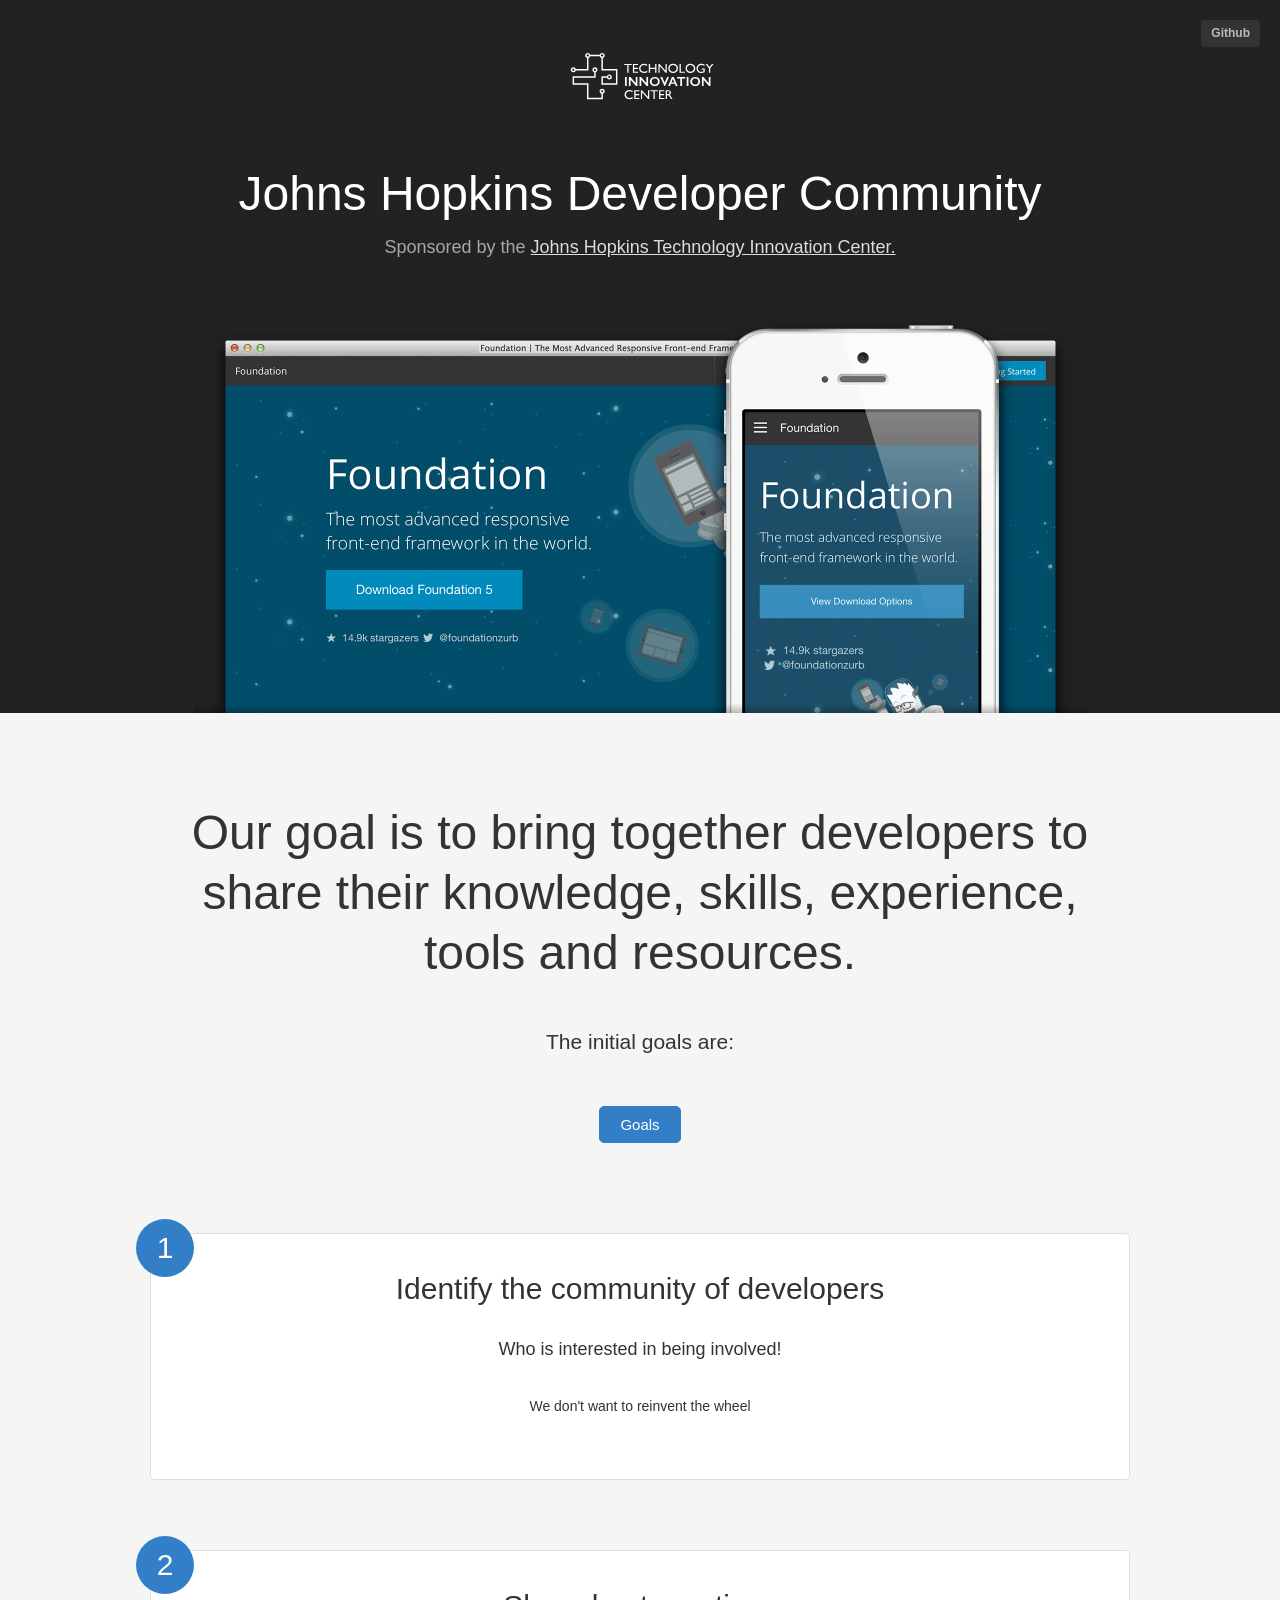
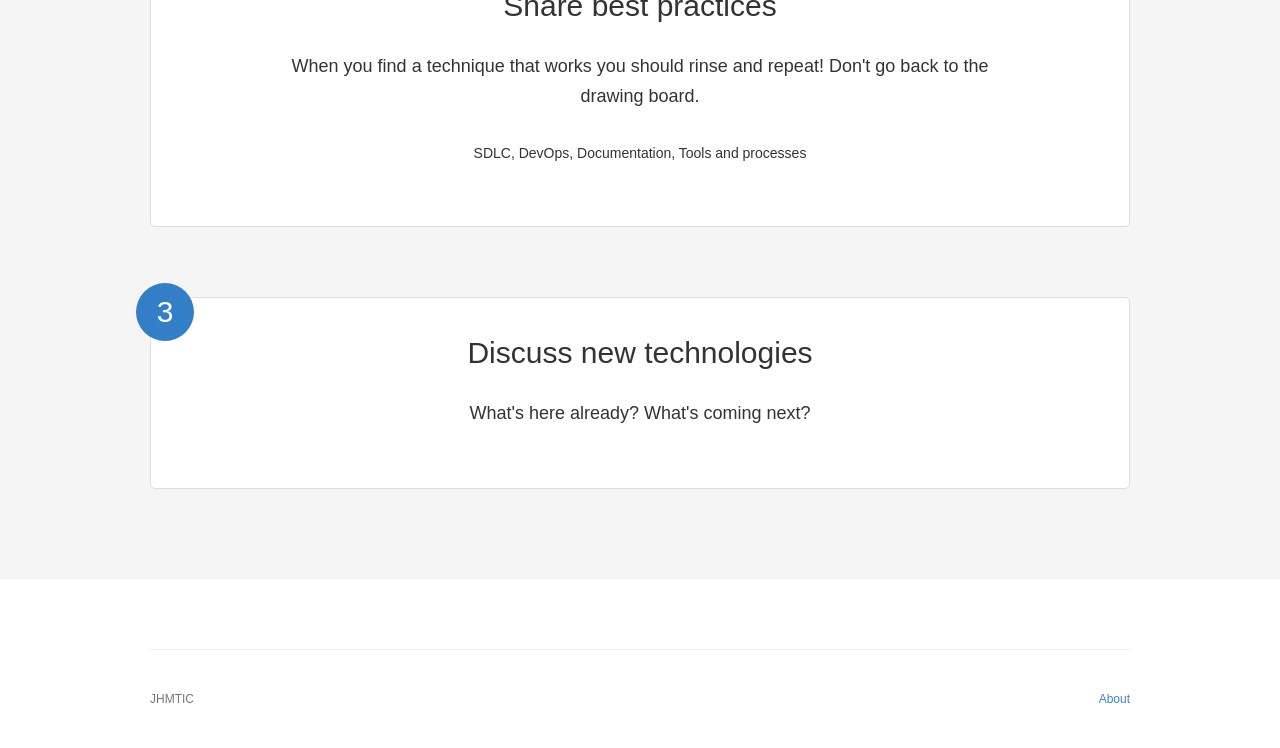
==== index.html @ b2369db4 "tweak... just using github stuff for now" ====
<!DOCTYPE html>
<html lang="en">
    <head>
        <meta http-equiv="Content-Type" content="text/html; charset=UTF-8"/>
        <title>Johns Hopkins Developer Community</title>
        <link rel="icon" type="image/x-icon" href="http://www.hopkinsmedicine.org/favicon.ico">
        <link type="text/css" href="./files/pages.css" media="all" rel="stylesheet">
        <style type="text/css"></style>
    </head>

    <body class="home">

        <section id="hero-spot" class="hero-spot">
            <a href="http://www.hopkinsmedicine.org/technology_innovation" target="_blank">
                <img src="images/TIC-logo-BLACK-horiz.svg" alt="Technology Innovation Center" class="logo"/>
            </a>

            <h1>Johns Hopkins Developer Community</h1>
            <h2>Sponsored by the <a href="http://www.hopkinsmedicine.org/technology_innovation">Johns Hopkins Technology Innovation Center.</h2>

                <a href="https://github.com/johnshopkinsdevelopercommunity" class="help-link">Github</a>

                <div id="slideshow">
                    <img src="./files/bootstrap.png" alt="Bootstrap" class="slide" width="893"/>
                    <img src="./files/jekyllrb.png" class="slide" alt="Jekyll" width="893"/>
                    <img src="./files/yeoman.png" class="slide" alt="Yeoman" width="893"/>
                    <img src="./files/foundation.png" class="slide active" alt="Foundation" width="893"/>
                    <img src="./files/semanticui.png" class="slide" alt="Semantic UI" width="893"/>
                    <img src="./files/brackets.png" class="slide" alt="Brackets" width="893"/>
                    <img src="./files/octopress.png" class="slide" alt="Octopress" width="893"/>
                    <img src="./files/ghtraining.png" class="slide" alt="GitHub Training" width="893"/>
                </div>
        </section>

        <section id="tutorial" class="tutorial">
            <h1>Our goal is to bring together developers to share their knowledge, skills, experience, tools and resources.</h1>
            <h2>The initial goals are:</h2>

            <ul class="tabs">
                <li><a href="#goals" class="selected">Goals</a></li>
            </ul>

            <!-- ### Start of tutorials -->
            <ul id="goals" class="tutorial-list wrapper active">
                <li id="create-repo-step">
                    <h4>Identify the community of developers</h4>
                    <p>Who is interested in being involved! </p>

                    <p class="details">We don't want to reinvent the wheel</p>
                </li>

                <li id="share-best-practices">
                    <h4>Share best practices</h4>
                    <p>When you find a technique that works you should rinse and repeat! Don't go back to the drawing board. </p>
                    <p class="details">SDLC, DevOps, Documentation, Tools and processes</p>
                </li>

                <li id="technologies">
                    <h4>Discuss new technologies</h4>
                    <p>What's here already? What's coming next?</p>
                </li>

            </ul>


        </section>

        <script async="" src="https://www.google-analytics.com/analytics.js"></script><script src="./files/jquery.js"></script>
        <script>
         window.slides = {
             "bower":"Bower",
             "jekyllrb":"Jekyll",
             "yeoman":"Yeoman",
             "foundation":"Foundation",
             "semanticui":"Semantic UI",
             "brackets":"Brackets",
             "octopress":"Octopress",
             "ghtraining":"GitHub Training"
         };
        </script>
        <script src="./files/application.js"></script>

        <footer class="page-footer">
            <ul class="site-footer-links right">
                <li><a href="http://www.hopkinsmedicine.org/technology_innovation">About</a></li>
            </ul>

            <ul class="site-footer-links">
                <li><span>JHMTIC</span></li>
            </ul>
        </footer>

    </body>
</html>
---- files/pages.css ----
/* ### Reset ### */

html, body, div, span, object,
h1, h2, h3, h4, h5, h6, p, blockquote, pre,
a, abbr, acronym, address, big, cite, code,
del, dfn, em, img, ins, kbd, q, s, samp,
small, strike, strong, sub, sup, tt, var,
dl, dt, dd, ol, ul, li,
fieldset, form, label, legend,
table, caption, tbody, tfoot, thead, tr, th, td,
article, aside, canvas, details, figcaption, figure,
footer, header, hgroup, menu, nav, section, summary,
time, mark, audio, video {
  margin: 0;
  padding: 0;
  border: 0;
  outline: 0;
  font-size: 100%;
  font: inherit;
  vertical-align: baseline;
}
/* HTML5 display-role reset for older browsers */
article, aside, details, figcaption, figure,
footer, header, hgroup, menu, nav, section {
  display: block;
}
body {
  line-height: 1;
}
ol, ul {
  list-style: none;
}
blockquote, q {
  quotes: none;
}
blockquote:before, blockquote:after,
q:before, q:after {
  content: '';
  content: none;
}

ins {
  text-decoration: none;
}
del {
  text-decoration: line-through;
}

table {
  border-collapse: collapse;
  border-spacing: 0;
}

ol li {
  list-style-type: decimal;
}

/* ### Common ### */

body {
  box-sizing: border-box;
  font-family: 'Helvetica Neue', Helvetica, Arial, sans-serif;
  color: #333;
  line-height: 1.4;
  font-size: 14px;
}

/*

.octicon is optimized for 16px.
.mega-octicon is optimized for 32px but can be used larger.

*/
.octicon {
  font: normal normal 16px octicons;
  line-height: 1;
  display: inline-block;
  text-decoration: none;
  -webkit-font-smoothing: antialiased;
}

.mega-octicon {
  font: normal normal 48px octicons;
  display: inline-block;
  text-decoration: none;
  -webkit-font-smoothing: antialiased;
  color: #4183c4;
  line-height: 100px;
}

.wrapper {
  position:relative;
  width: 980px;
  margin: 0 auto;
}

strong {
  font-weight: bold;
}

a {
  color: #4183C4;
  text-decoration: none;
}

a:hover {
  color: #156cc2;
}

p code {
  background-color: #f9f9f9;
  border: 1px solid #ddd;
  border-radius: 4px;
  padding: 2px 5px;
  font-family: Consolas, "Liberation Mono", Courier, monospace;
}

h2 {
  text-align: center;
  font-weight: 200;
  line-height: 38px;
  margin: 40px auto 0;
  font-size: 21px;
  max-width: 740px;
}

.page h1.title { margin-top: 25px; }

h4 {
  font-size: 30px;
  font-weight: 300;
  line-height: 1em;
  -webkit-backface-visibility: hidden;
}

p {
  margin: 15px 0 30px;
  font-weight: 300;
  line-height: 1.7em;
}

em {
  font-style: italic;
}

textarea {
  border: none;
  background-color: transparent;
  width: 400px;
  outline: none;
}

.logo {
  display: block;
  width: 169px;
  margin: 0 auto;
}

#hero-spot {
  padding: 40px 0 0;
  position: relative;
  overflow: hidden;
  background: #222;
}

.help-link {
  position: absolute;
  top: 20px;
  right: 20px;
  background-color: #333;
  color: #bbb;
  padding: 5px 10px;
  border-radius: 4px;
  font-size: 12px;
  font-weight: bold;
  -webkit-backface-visibility: hidden;
  -webkit-transition: color 0.2s ease-in-out 0s;
  -moz-transition: color 0.2s ease-in-out 0s;
  -o-transition: color 0.2s ease-in-out 0s;
  transition: color 0.2s ease-in-out 0s;
}

.help-link:hover {
  color: #fff;
}

h1 {
  margin: 90px auto 0 auto;
  font-size: 48px;
  font-weight: 200;
  line-height: 60px;
  text-align: center;
  max-width: 910px;
  color: #333;
}

#hero-spot h1 {
  color: #fff;
  -webkit-backface-visibility: hidden;
  max-width: 830px;
  margin-top: 50px;
}

.page #hero-spot img { margin-bottom: 25px; }

#hero-spot h2 {
  color: #a7a7a7;
  -webkit-backface-visibility: hidden;
  line-height: 1.5em;
  max-width: none;
  margin: 10px auto 60px;
  font-size: 18px;
}

.hero-spot h2 > a {
  color: #dcdcdc;
  text-decoration: underline;
}
.hero-spot h2 > a:hover {
  text-decoration: none;
}

#slideshow {
  margin: 30px auto 0;
  position: relative;
}

.slide {
  margin: 0 auto;
  max-width: 100%;
  position: absolute;
  left: 0; right: 0; bottom: 0;
  opacity: 0;
  z-index: 100;
  -webkit-transition: opacity 0.6s ease-in-out 0s;
  -moz-transition: opacity 0.6s ease-in-out 0s;
  -o-transition: opacity 0.6s ease-in-out 0s;
  transition: opacity 0.6s ease-in-out 0s;
}

.slide:first-child {
  position: relative;
  display: block;
}

.slide.active {
  opacity: 1;
  z-index: 90;
}

.shadow-overlay {
  position: absolute;
  bottom: 0;
  width: 100%;
  height: 9px;
  background: url(../images/section-shadow.png) repeat-x;
}

#tutorial {
  text-align: center;
  background-color: #f5f5f5;
  padding-bottom: 20px;
  overflow: hidden;
}

.tabs {
  display: inline-block;
  margin: 45px auto 0;
  font-size: 0;
}

.question .tabs {
  margin: 30px auto 0;
}

.tabs li {
  display: inline-block;
  margin: 0;
  font-size: 15px;
}

.tabs li:first-child a {
  border-top-left-radius: 5px;
  border-bottom-left-radius: 5px;
}

.tabs li:last-child a {
  border-top-right-radius: 5px;
  border-bottom-right-radius: 5px;
}

.tabs li:nth-child(even) a {
  margin: 0 -1px;
}

.tabs a {
  color: #323232;
  background-color: #fff;
  padding: 10px 20px;
  display: inline-block;
  border: 1px solid #dddddd;
  position: relative;
  line-height: 1em;
  -webkit-transition: all 0.2s ease-in-out 0s;
  -moz-transition: all 0.2s ease-in-out 0s;
  -o-transition: all 0.2s ease-in-out 0s;
  transition: all 0.2s ease-in-out 0s;
}

.question .tabs a {
  background-color: #fcfcfc;
}

.tabs a:hover {
  color: #327fc7;
  border-color: #327fc7;
  z-index: 10;
}

.tabs a.selected {
  z-index: 20;
  color: #fff;
  background-color: #327fc7;
  border-color: #327fc7;
  outline: none;
}

/* Tutorials */

.tutorial-list {
  margin-top: 90px;
  counter-reset: tutorialstep;
  display: none;
}

.tutorial-list.active {
  display: block;
}

.tutorial-list > li {
  position: relative;
  background-color: #fff;
  margin: 0 0 70px 0px;
  padding: 40px 0 60px;
  font-size: 18px;
  border: 1px solid #ddd;
  border-radius: 5px;
  text-align: center;
  z-index: 1;

  -webkit-transition: all 0.6s ease-in-out 0s;
  -moz-transition: all 0.6s ease-in-out 0s;
  -o-transition: all 0.6s ease-in-out 0s;
  transition: all 0.6s ease-in-out 0s;
}

.tutorial-list .image-right {
  padding-right: 440px;
}

.tutorial-list .image-right p {
  margin-left: 30px;
  margin-right: 30px;
}

#create-repo-step {
  background: #fff url(/images/user-repo@2x.png) right 0 no-repeat;
  background-size: 446px 344px;
}

#setup-in-desktop {
  background: #fff url(/images/setup-in-desktop@2x.png) no-repeat right 0;
  background-size: 443px 303px;
}

.tutorial-list .animate-in {
  -webkit-transform: translateY(40px);
  -moz-transform: translateY(40px);
  -o-transform: translateY(40px);
  -ms-transform: translateY(40px);
  transform: translateY(40px);
  opacity: 0;
}

.tutorial-list p {
  margin: 30px 120px 30px;
}

.tutorial-list p:last-child {
  margin-bottom: 0;
}

.article-left p {
  margin-left: 0;
  margin-right: 0;
}

.tutorial-list .right-image p, .tutorial-list .right-image h4 {
  margin-left: 30px;
}

.tutorial-list li .full-size {
  margin-bottom: -66px;
  max-width: 90%;
}

.tutorial-list .hidden {
  display: none;
}

.tutorial-list .question {
  text-align: center;
}

.windows-download {
  color: #fff;
  display: inline-block;
  font-size: 18px;
  margin: 0 0 50px;
  background-color: #71bc22;
	padding: 10px 14px;
  line-height: 27px;
  font-family: "Segoe UI", "Segoe WP", "Helvetica Neue", "Lucida Grande", sans-serif;
  font-weight: 300;
  -webkit-backface-visibility: hidden;
}

.windows-download:hover {
  color: #fff;
  background-color: #62b30e;
}

.windows-download .icon {
  background: url('../images/download@2x.png') no-repeat center;
  background-size: 21px 21px;
  height: 21px;
  width: 21px;
  margin: 0 9px -4px 0;
  display: inline-block;
}

.mac-download {
  display:inline-block;
  text-decoration:none;
  text-shadow:0 -1px 0 rgba(0,0,0,0.3);
  background-color:#3582df;
  background-image: -moz-linear-gradient(#45b3f3 0%, #3582df 100%);
  background-image: -webkit-linear-gradient(#45b3f3 0%, #3582df 100%);
  -ms-filter:"progid:DXImageTransform.Microsoft.gradient(startColorstr='#45b3f3', endColorstr='#3582df')";
  border-radius:4px;
  box-shadow:0 1px 2px rgba(0,0,0,0.3);
  margin: 0 0 50px;
  padding: 12px 20px 14px 15px;
  font-size: 17px;
  -webkit-backface-visibility: hidden;
  font-weight: normal;
  color: #fff;
}

.mac-download::before {
	content: "";
	width: 23px;
	height: 24px;
	display: inline-block;
	background-image: url(../images/download-arrow@2x.png);
	background-size: 23px 24px;
	margin-right: 11px;
	margin-bottom: -7px;
}

.mac-download:hover:before {
  opacity: 0.8;
}

.mac-download:hover {
	color: #fff;
	background-image: -moz-linear-gradient(#56bdf9 0%, #358af0 100%);
	background-image: -webkit-linear-gradient(#56bdf9 0%, #358af0 100%);
	border-radius:4px;
}

.tutorial-list > li:last-child:before {
  content: "";
  position: absolute;
  left: -55px;
  top: 0;
  height: 105%;
  width: 10px;
  background-color: #f5f5f5;
}

.tutorial-list .right {
  margin: -45px 0 0 30px;
  border-top-right-radius: 5px;
  border-bottom-right-radius: 5px;
}

.details {
  font-size: 14px;
  font-weight: 400;
}

.tutorial-list .question:after {
  content: "?";
}

.tutorial-list > li:not(.question):after {
  counter-increment: tutorialstep;
  content: counter(tutorialstep);
}

.tutorial-list > li:after {
  width: 58px;
  height: 58px;
  line-height: 58px;
  background-color: #327fc7;
  border-radius: 200px;
  font-size: 30px;
  font-weight: 300;
  color: #fff;
  position: absolute;
  left: -15px;
  top: -15px;
  text-align: center;
  -webkit-backface-visibility: hidden;
  z-index: 100;
}

.hero-octicon {
  width: 100px;
  height: 100px;
  border-radius: 50px;
  text-align: center;
  border: solid 1px #e5e5e5;
  margin: 0 auto 15px;
  display: block;
  -webkit-transition: all 0.2s ease-in-out 0s;
  -moz-transition: all 0.2s ease-in-out 0s;
  -o-transition: all 0.2s ease-in-out 0s;
  transition: all 0.2s ease-in-out 0s;
}

.hero-octicon:hover {
  -webkit-transform: scale(1.1);
  -moz-transform: scale(1.1);
  -o-transform: scale(1.1);
  -ms-transform: scale(1.1);
  transform: scale(1.1);
}

.next-steps .hero-octicon {
  margin-bottom: 35px;
}

.terminal {
  width: 700px;
  margin: 30px auto 0;
}

.header {
  height: 25px;
  display: block;
  background: -moz-linear-gradient(top,  #f7f7f7 0%, #cfcfcf 5%, #aaaaaa 100%);
  background: -webkit-gradient(linear, left top, left bottom, color-stop(0%,#f7f7f7), color-stop(5%,#cfcfcf), color-stop(100%,#aaaaaa));
  background: -webkit-linear-gradient(top,  #f7f7f7 0%,#cfcfcf 5%,#aaaaaa 100%);
  background: -o-linear-gradient(top,  #f7f7f7 0%,#cfcfcf 5%,#aaaaaa 100%);
  background: -ms-linear-gradient(top,  #f7f7f7 0%,#cfcfcf 5%,#aaaaaa 100%);
  background: linear-gradient(top,  #f7f7f7 0%,#cfcfcf 5%,#aaaaaa 100%);
  filter: progid:DXImageTransform.Microsoft.gradient( startColorstr='#f7f7f7', endColorstr='#aaaaaa',GradientType=0 );
  border: 1px solid #9c9c9c;
  border-bottom-color: #111;
  border-top-left-radius: 7px;
  border-top-right-radius: 7px;
  text-align: center;
  font-size: 13px;
  line-height: 25px;
  text-shadow: 0 1px 0 rgba(255,255,255,0.6);
  color: #444;
}

.shell {
  font-family: Consolas, "Liberation Mono", Courier, monospace;
  font-size: 17px;
  line-height: 28px;
  color: #eeeb82;
  background-color: #3d3d3d;
  overflow: hidden;
  padding: 20px;
  margin: 0;
  border-bottom-left-radius: 7px;
  border-bottom-right-radius: 7px;
  text-align: left;
  display: block;
}

.tutorial-list .shell p {
  margin: 0;
  font-weight: bold;
  -webkit-backface-visibility: hidden;
}

.path {
  color: #71cfee;
  -webkit-touch-callout: none;
  -webkit-user-select: none;
  -moz-user-select: none;
  -ms-user-select: none;
  user-select: none;
  padding-right: 0.6em;
}

.prompt {
  color: #d74d52;
  -webkit-touch-callout: none;
  -webkit-user-select: none;
  -moz-user-select: none;
  -ms-user-select: none;
  user-select: none;
  padding-right: 0.6em;
}

/* end Tutorials */

/* Next steps */

.next-steps {
  margin-top: 80px;
}

.next-steps p {
  font-weight: 400;
}

.next-steps li {
  display: table-cell;
  text-align: center;
  padding: 0 20px 0;

  -webkit-transition: opacity 0.8s ease-in-out 0s;
  -moz-transition: opacity 0.8s ease-in-out 0s;
  -ms-transition: opacity 0.8s ease-in-out 0s;
  -o-transition: opacity 0.8s ease-in-out 0s;
  transition: opacity 0.8s ease-in-out 0s;
}

.next-steps .animate-in {
  opacity: 0;
}

.next-steps li:first-child, .next-steps li:last-child {
  padding-left: 0;
  padding-right: 0;
}

.next-steps .custom-urls {
  -webkit-transition-delay: 0.15s;
  -moz-transition-delay: 0.15s;
  -ms-transition-delay: 0.15s;
  -o-transition-delay: 0.15s;
  transition-delay: 0.15s;
}

.custom-urls .mega-octicon {
  -webkit-transform:rotate(-45deg);
  -moz-transform:rotate(-45deg);
  -o-transform:rotate(-45deg);
  -ms-transform:rotate(-45deg);
  transform:rotate(-45deg);
}

.next-steps .guides {
  -webkit-transition-delay: 0.3s;
  -moz-transition-delay: 0.3s;
  -o-transition-delay: 0.3s;
  transition-delay: 0.3s;
}

/* end next steps */

footer {
  position: relative;
  font-size: 12px;
  line-height: 1.5;
  color: #777;
  clear: both;
  width: 980px;
  padding: 40px 0;
  margin: 70px auto 0 auto;
  border-top: 1px solid #eee;
}

.site-footer-links li {
  display: inline-block;
  margin-left: 10px;
}

.site-footer-links li:first-child {
  margin-left: 0;
}

footer .octicon-mark-github {
  position: absolute;
  top: 38px;
  left: 50%;
  color: #ccc;
  height: 24px;
  width: 24px;
  margin-left: -12px;
  font-size: 24px;
  line-height: 1;
}

footer .right {
  float: right;
  margin: 0;
}

.left {
  float: left;
}

.article-left {
  width: 500px;
  margin-left: 20px;
}

/* @group Octicons -------------------- */

@font-face {
  font-family: 'octicons';
  src: url('octicons.eot');
  src: url('octicons.eot#iefix') format('embedded-opentype'),
       url('octicons.woff') format('woff'),
       url('octicons.ttf') format('truetype'),
       url('octicons.svg#octicons') format('svg');
  font-weight: normal;
  font-style: normal;
}

.octicon-book:before { content: '\f007'} /*  */
.octicon-check:before { content: '\f03a'} /*  */

.octicon-link:before { content: '\f05c'} /*  */
.octicon-mark-github:before { content: '\f00a'} /*  */
.octicon-pencil:before { content: '\f058'} /*  */

/* @end Octicons */

.page .content { padding-left: 10%; padding-right: 10%; }
.versions { font-size: 1.1em; }
.versions table {
  margin-left: auto;
  margin-right: auto;
  margin-top: 25px;
  font-size: 1.1em;
}
.versions table tr th { font-weight: bold; text-align: left; }
.versions table tr td { padding: 5px 20px 5px 0;  }
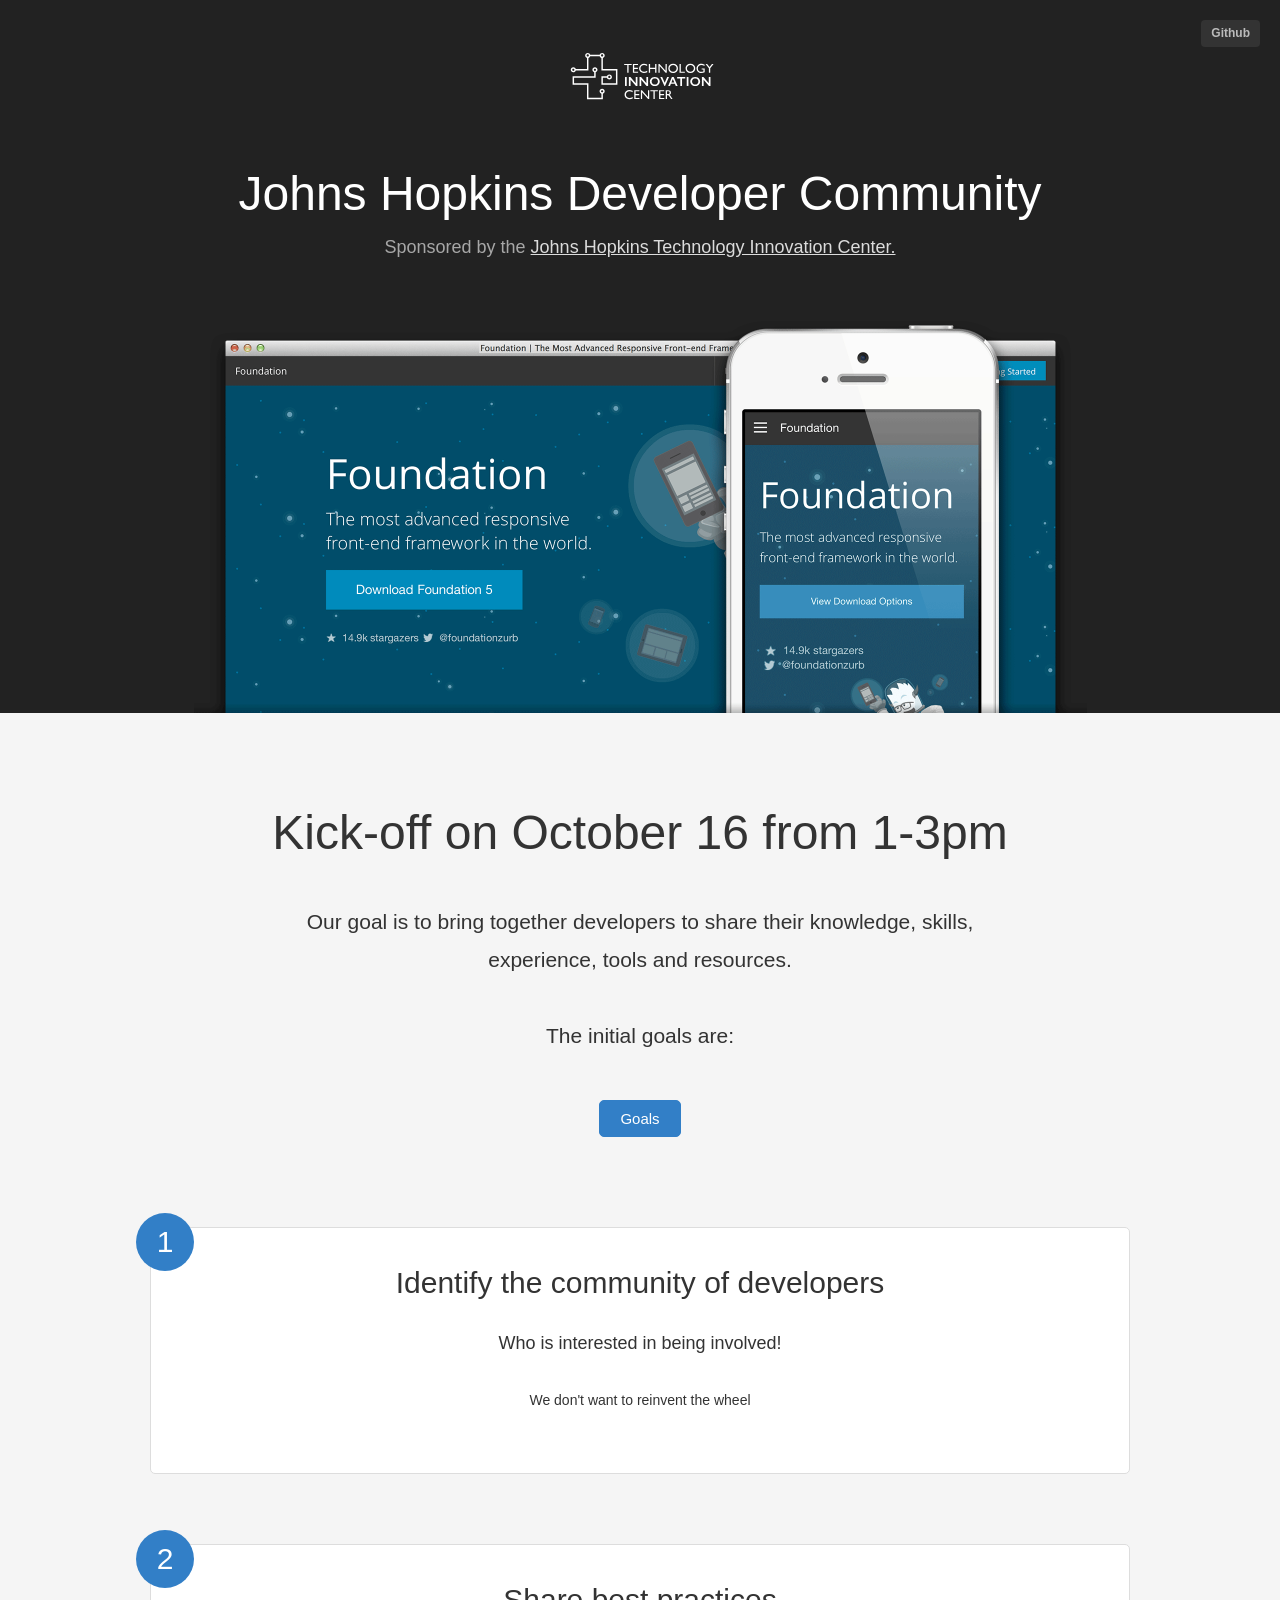
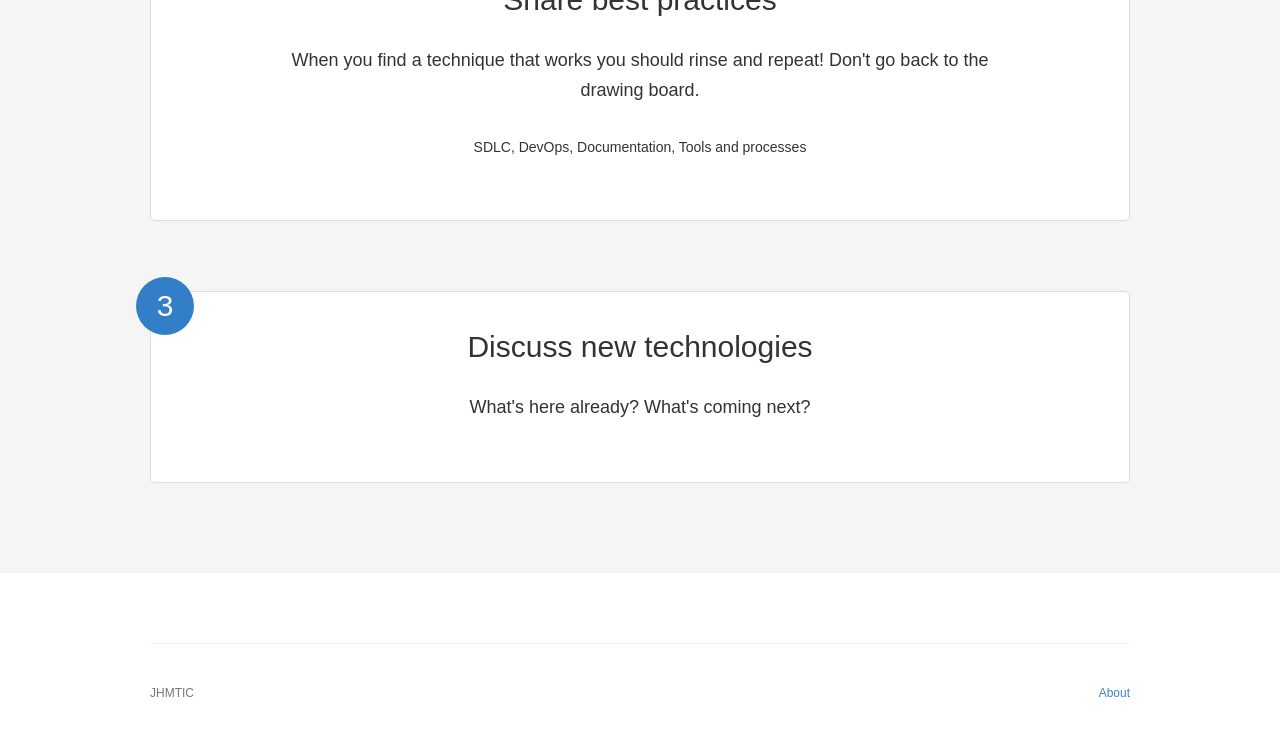
==== commit 047de1e5: "event" ====
--- a/index.html
+++ b/index.html
@@ -16,9 +16,9 @@
             </a>
 
             <h1>Johns Hopkins Developer Community</h1>
-            <h2>Sponsored by the <a href="http://www.hopkinsmedicine.org/technology_innovation">Johns Hopkins Technology Innovation Center.</h2>
+            <h2>Sponsored by the <a href="http://www.hopkinsmedicine.org/technology_innovation" target="_blank">Johns Hopkins Technology Innovation Center.</h2>
 
-                <a href="https://github.com/johnshopkinsdevelopercommunity" class="help-link">Github</a>
+                <a href="https://github.com/johnshopkinsdevelopercommunity" target="_blank" class="help-link">Github</a>
 
                 <div id="slideshow">
                     <img src="./files/bootstrap.png" alt="Bootstrap" class="slide" width="893"/>
@@ -28,13 +28,12 @@
                     <img src="./files/semanticui.png" class="slide" alt="Semantic UI" width="893"/>
                     <img src="./files/brackets.png" class="slide" alt="Brackets" width="893"/>
                     <img src="./files/octopress.png" class="slide" alt="Octopress" width="893"/>
-                    <img src="./files/ghtraining.png" class="slide" alt="GitHub Training" width="893"/>
                 </div>
         </section>
 
         <section id="tutorial" class="tutorial">
-            <h1>Our goal is to bring together developers to share their knowledge, skills, experience, tools and resources.</h1>
-            <h2>The initial goals are:</h2>
+            <h1>Kick-off on October 16 from 1-3pm</h1>
+            <h2>Our goal is to bring together developers to share their knowledge, skills, experience, tools and resources. <br/><br/>The initial goals are:</h2>
 
             <ul class="tabs">
                 <li><a href="#goals" class="selected">Goals</a></li>
@@ -65,7 +64,7 @@
 
         </section>
 
-        <script async="" src="https://www.google-analytics.com/analytics.js"></script><script src="./files/jquery.js"></script>
+        <script src="./files/jquery.js"></script>
         <script>
          window.slides = {
              "bower":"Bower",
@@ -82,7 +81,7 @@
 
         <footer class="page-footer">
             <ul class="site-footer-links right">
-                <li><a href="http://www.hopkinsmedicine.org/technology_innovation">About</a></li>
+                <li><a href="http://www.hopkinsmedicine.org/technology_innovation" target="_blank">About</a></li>
             </ul>
 
             <ul class="site-footer-links">
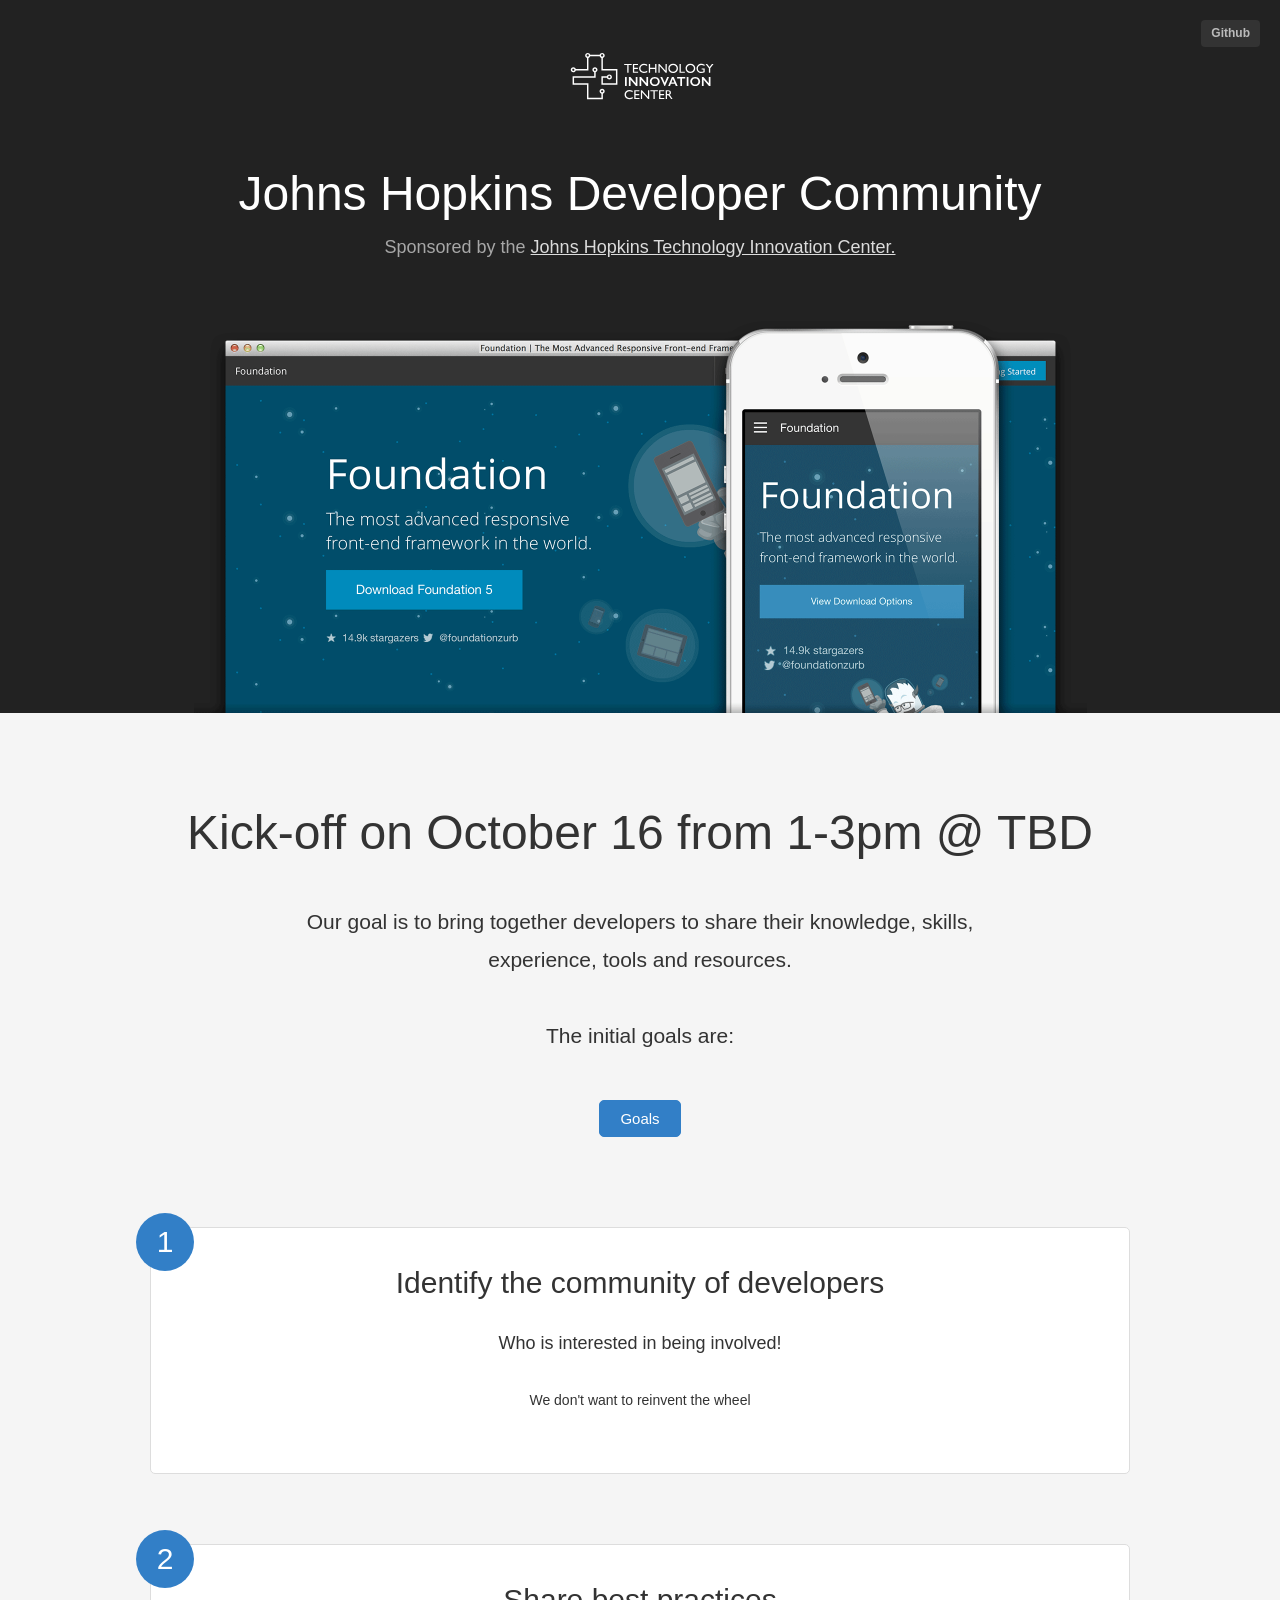
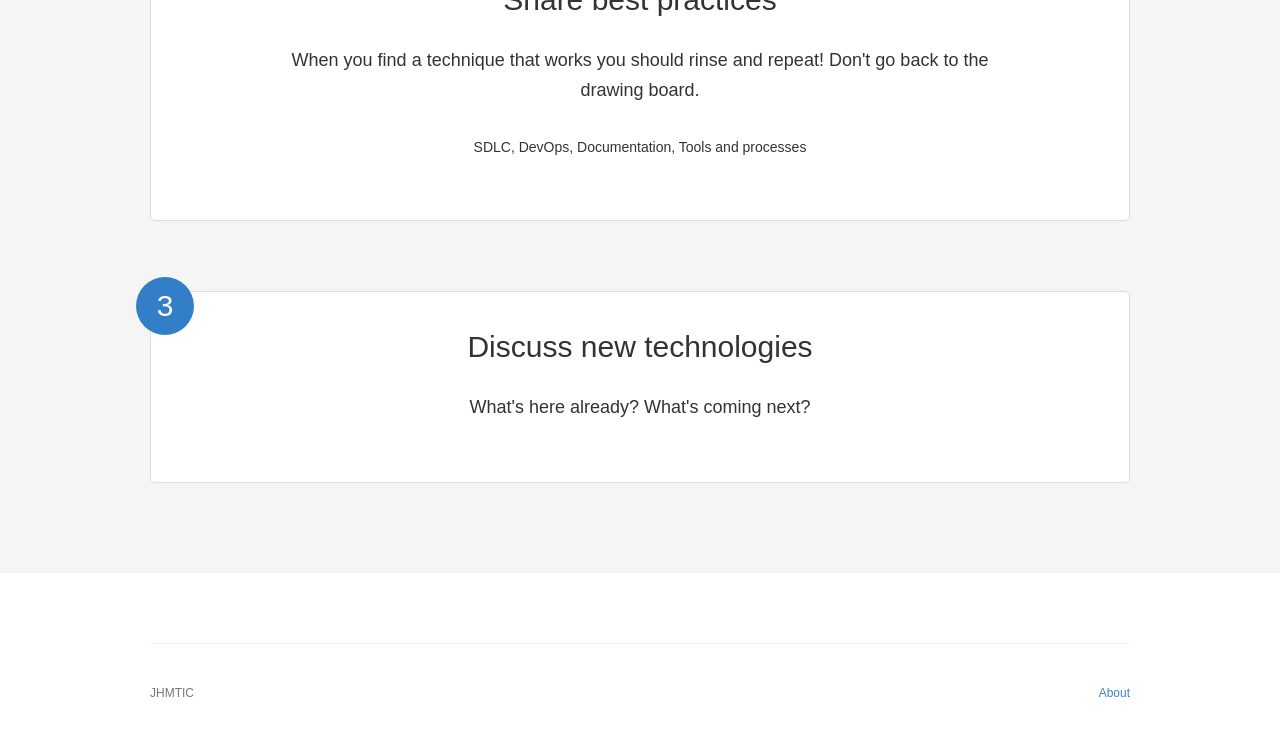
==== commit f1023464: "event" ====
--- a/index.html
+++ b/index.html
@@ -32,7 +32,7 @@
         </section>
 
         <section id="tutorial" class="tutorial">
-            <h1>Kick-off on October 16 from 1-3pm</h1>
+            <h1>Kick-off on October 16 from 1-3pm @ TBD</h1>
             <h2>Our goal is to bring together developers to share their knowledge, skills, experience, tools and resources. <br/><br/>The initial goals are:</h2>
 
             <ul class="tabs">
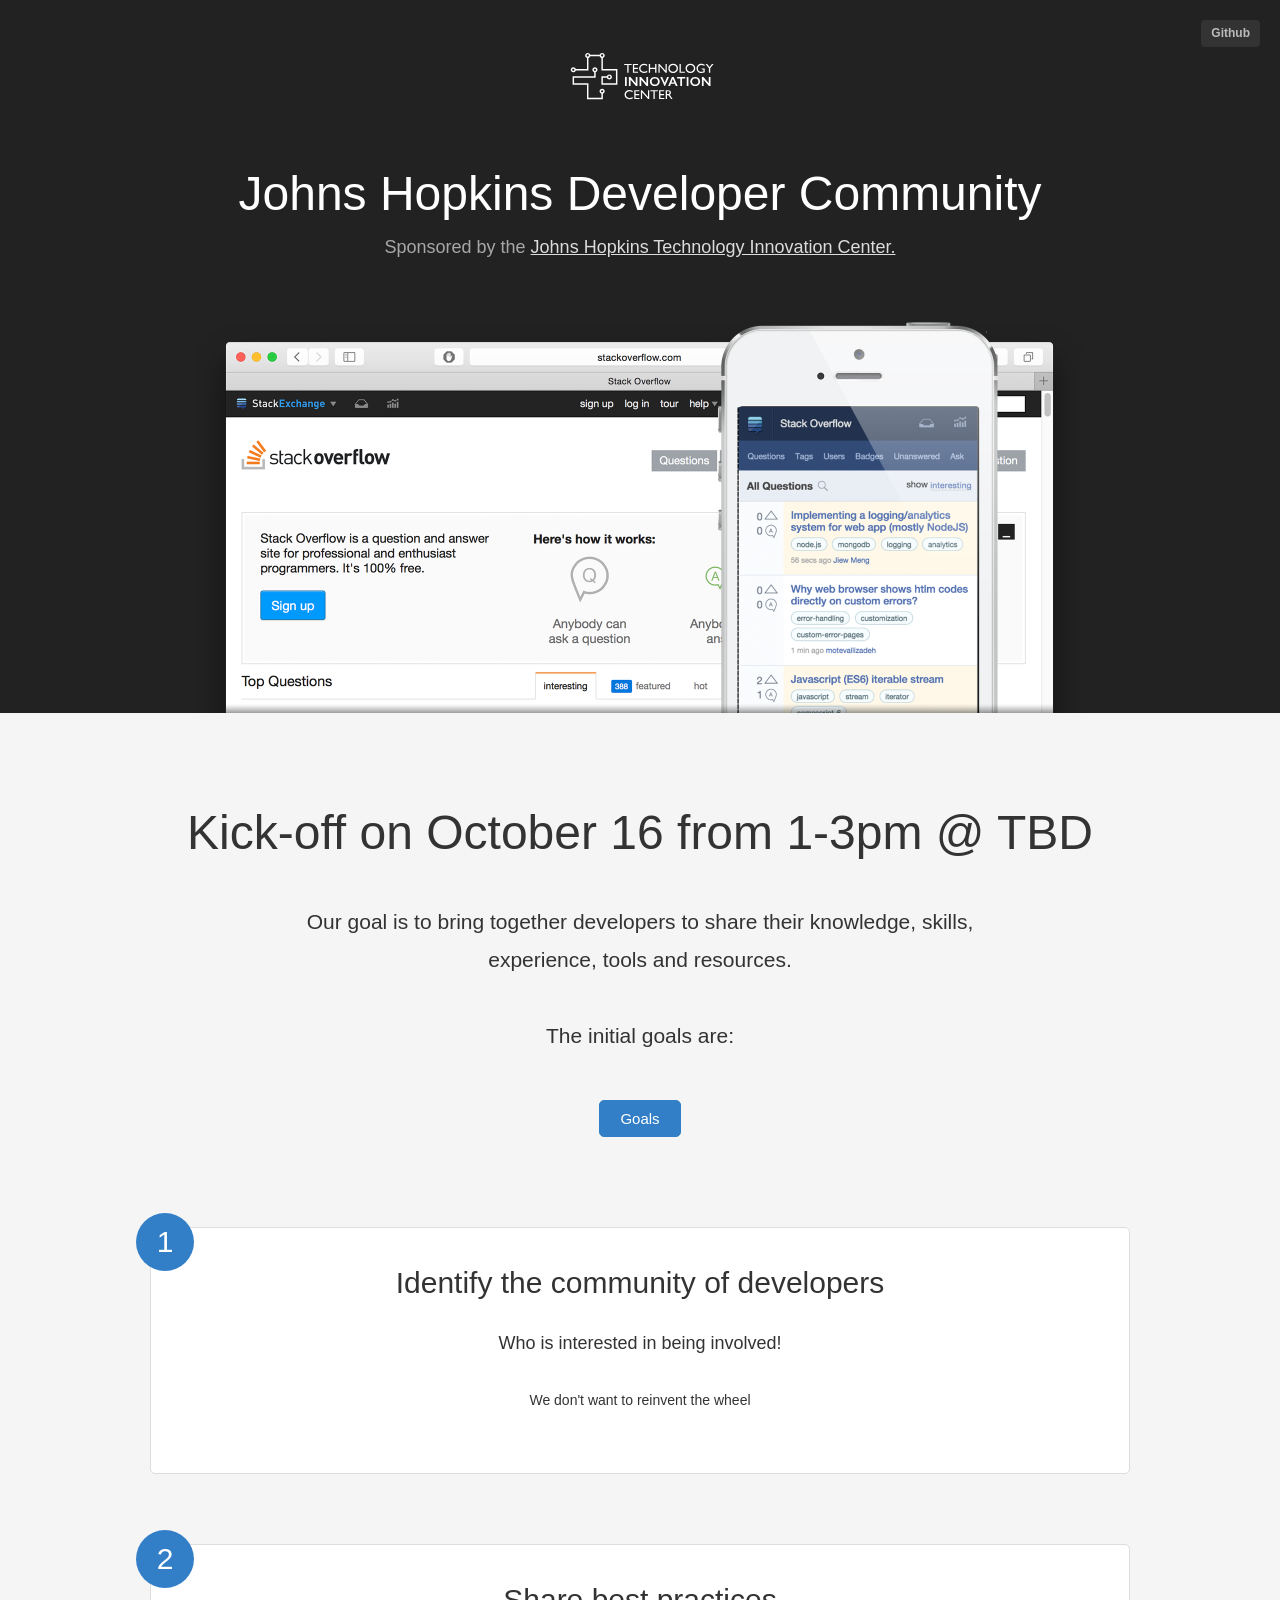
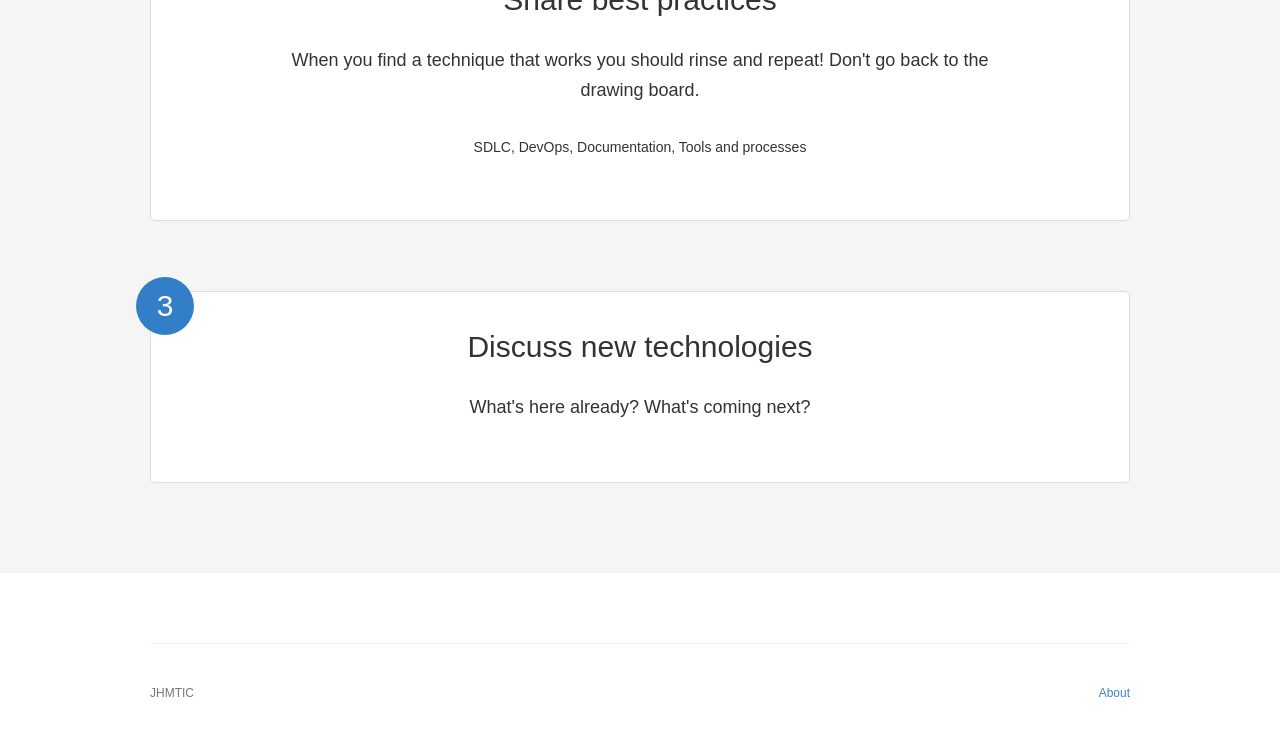
==== commit 28d183a1: "updated slides" ====
--- a/index.html
+++ b/index.html
@@ -3,8 +3,8 @@
     <head>
         <meta http-equiv="Content-Type" content="text/html; charset=UTF-8"/>
         <title>Johns Hopkins Developer Community</title>
-        <link rel="icon" type="image/x-icon" href="http://www.hopkinsmedicine.org/favicon.ico">
-        <link type="text/css" href="./files/pages.css" media="all" rel="stylesheet">
+        <link rel="icon" type="image/x-icon" href="http://www.hopkinsmedicine.org/favicon.ico"/>
+        <link type="text/css" href="./files/pages.css" media="all" rel="stylesheet"/>
         <style type="text/css"></style>
     </head>
 
@@ -22,12 +22,13 @@
 
                 <div id="slideshow">
                     <img src="./files/bootstrap.png" alt="Bootstrap" class="slide" width="893"/>
+                    <img src="./files/foundation.png" class="slide" alt="Foundation" width="893"/>
+                    <img src="./files/github.png" class="slide" alt="Github" width="893"/>
+                    <img src="./files/semanticui.png" class="slide" alt="Semantic UI" width="893"/>
+                    <img src="./files/brackets.png" class="slide" alt="Brackets" width="893"/>
                     <img src="./files/jekyllrb.png" class="slide" alt="Jekyll" width="893"/>
                     <img src="./files/yeoman.png" class="slide" alt="Yeoman" width="893"/>
-                    <img src="./files/foundation.png" class="slide active" alt="Foundation" width="893"/>
-                    <img src="./files/semanticui.png" class="slide" alt="Semantic UI" width="893"/>
-                    <img src="./files/brackets.png" class="slide" alt="Brackets" width="893"/>
-                    <img src="./files/octopress.png" class="slide" alt="Octopress" width="893"/>
+                    <img src="./files/stackoverflow.png" alt="Stack Overflow" class="active slide" width="893"/>
                 </div>
         </section>
 
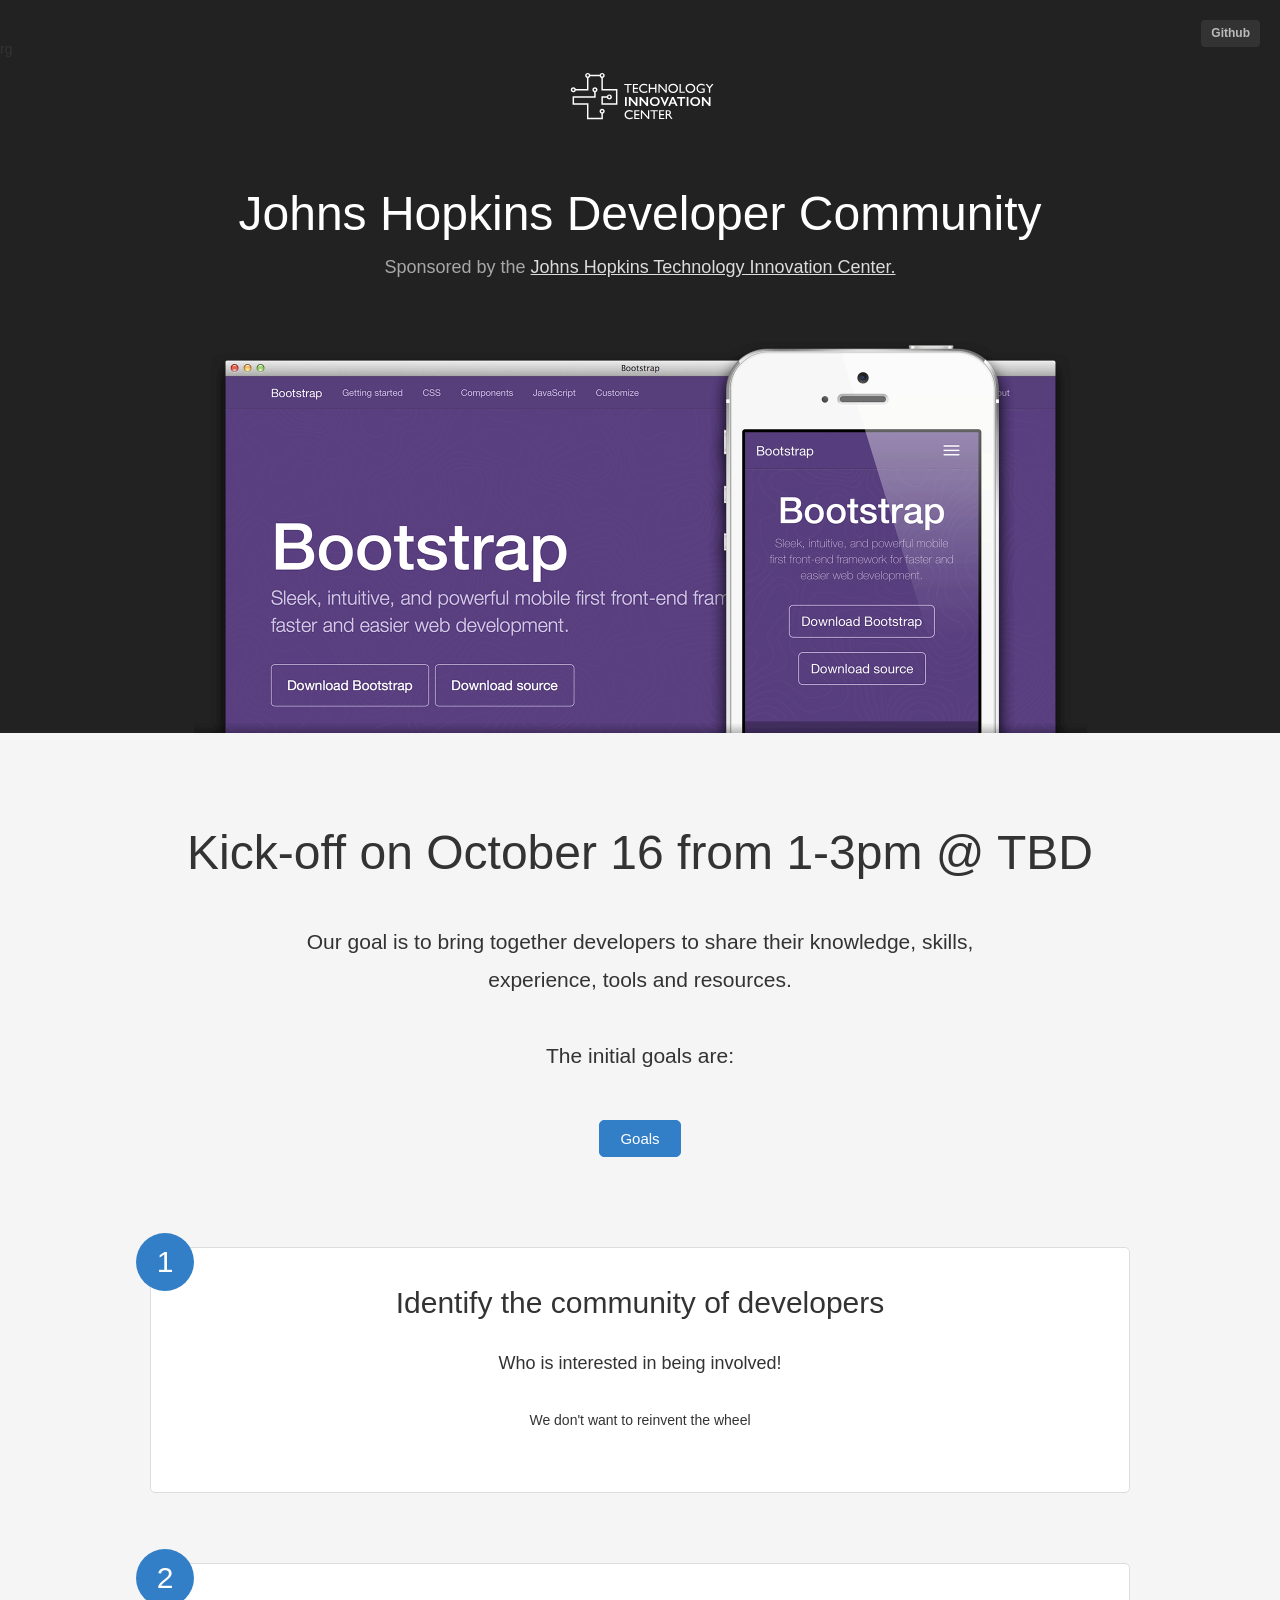
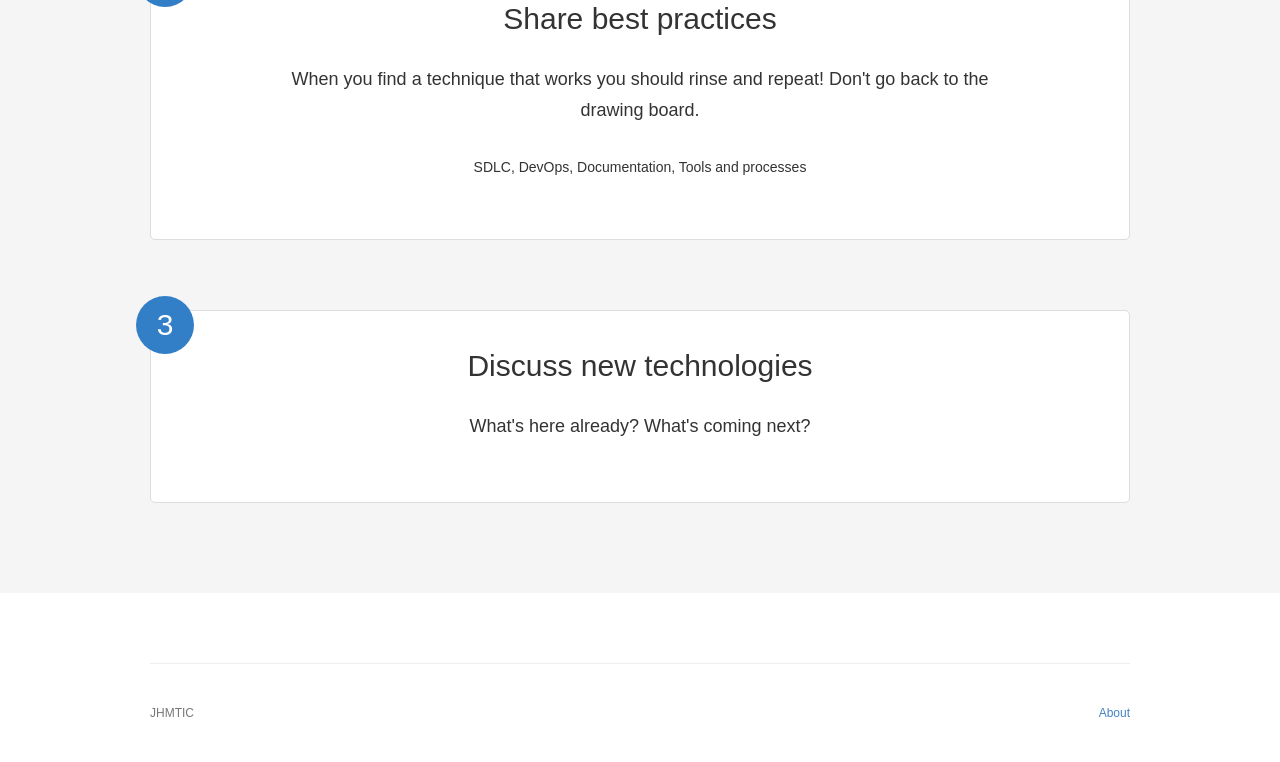
==== commit 8b5a5244: "updates slides" ====
--- a/index.html
+++ b/index.html
@@ -10,7 +10,7 @@
 
     <body class="home">
 
-        <section id="hero-spot" class="hero-spot">
+        <section id="hero-spot" class="hero-spot">rg
             <a href="http://www.hopkinsmedicine.org/technology_innovation" target="_blank">
                 <img src="images/TIC-logo-BLACK-horiz.svg" alt="Technology Innovation Center" class="logo"/>
             </a>
@@ -21,14 +21,16 @@
                 <a href="https://github.com/johnshopkinsdevelopercommunity" target="_blank" class="help-link">Github</a>
 
                 <div id="slideshow">
-                    <img src="./files/bootstrap.png" alt="Bootstrap" class="slide" width="893"/>
-                    <img src="./files/foundation.png" class="slide" alt="Foundation" width="893"/>
-                    <img src="./files/github.png" class="slide" alt="Github" width="893"/>
-                    <img src="./files/semanticui.png" class="slide" alt="Semantic UI" width="893"/>
-                    <img src="./files/brackets.png" class="slide" alt="Brackets" width="893"/>
-                    <img src="./files/jekyllrb.png" class="slide" alt="Jekyll" width="893"/>
-                    <img src="./files/yeoman.png" class="slide" alt="Yeoman" width="893"/>
-                    <img src="./files/stackoverflow.png" alt="Stack Overflow" class="active slide" width="893"/>
+                    <img src="files/bootstrap.png" alt="Bootstrap" class="active slide" width="893"/>
+                    <img src="files/meteor.png" alt="Meteor" class="slide" width="893"/>
+                    <img src="files/rubyonrails.png" class="slide" alt="Ruby on Rails" width="893"/>
+                    <img src="files/foundation.png" class="slide" alt="Foundation" width="893"/>
+                    <img src="files/github.png" class="slide" alt="Github" width="893"/>
+                    <img src="files/semanticui.png" class="slide" alt="Semantic UI" width="893"/>
+                    <img src="files/brackets.png" class="slide" alt="Brackets" width="893"/>
+                    <img src="files/jekyllrb.png" class="slide" alt="Jekyll" width="893"/>
+                    <img src="files/yeoman.png" class="slide" alt="Yeoman" width="893"/>
+                    <img src="files/stackoverflow.png" alt="Stack Overflow" class="slide" width="893"/>
                 </div>
         </section>
 
--- a/files/pages.css
+++ b/files/pages.css
@@ -364,7 +364,7 @@
 }
 
 #create-repo-step {
-  background: #fff url(/images/user-repo@2x.png) right 0 no-repeat;
+  background: #fff  right 0 no-repeat;
   background-size: 446px 344px;
 }
 
